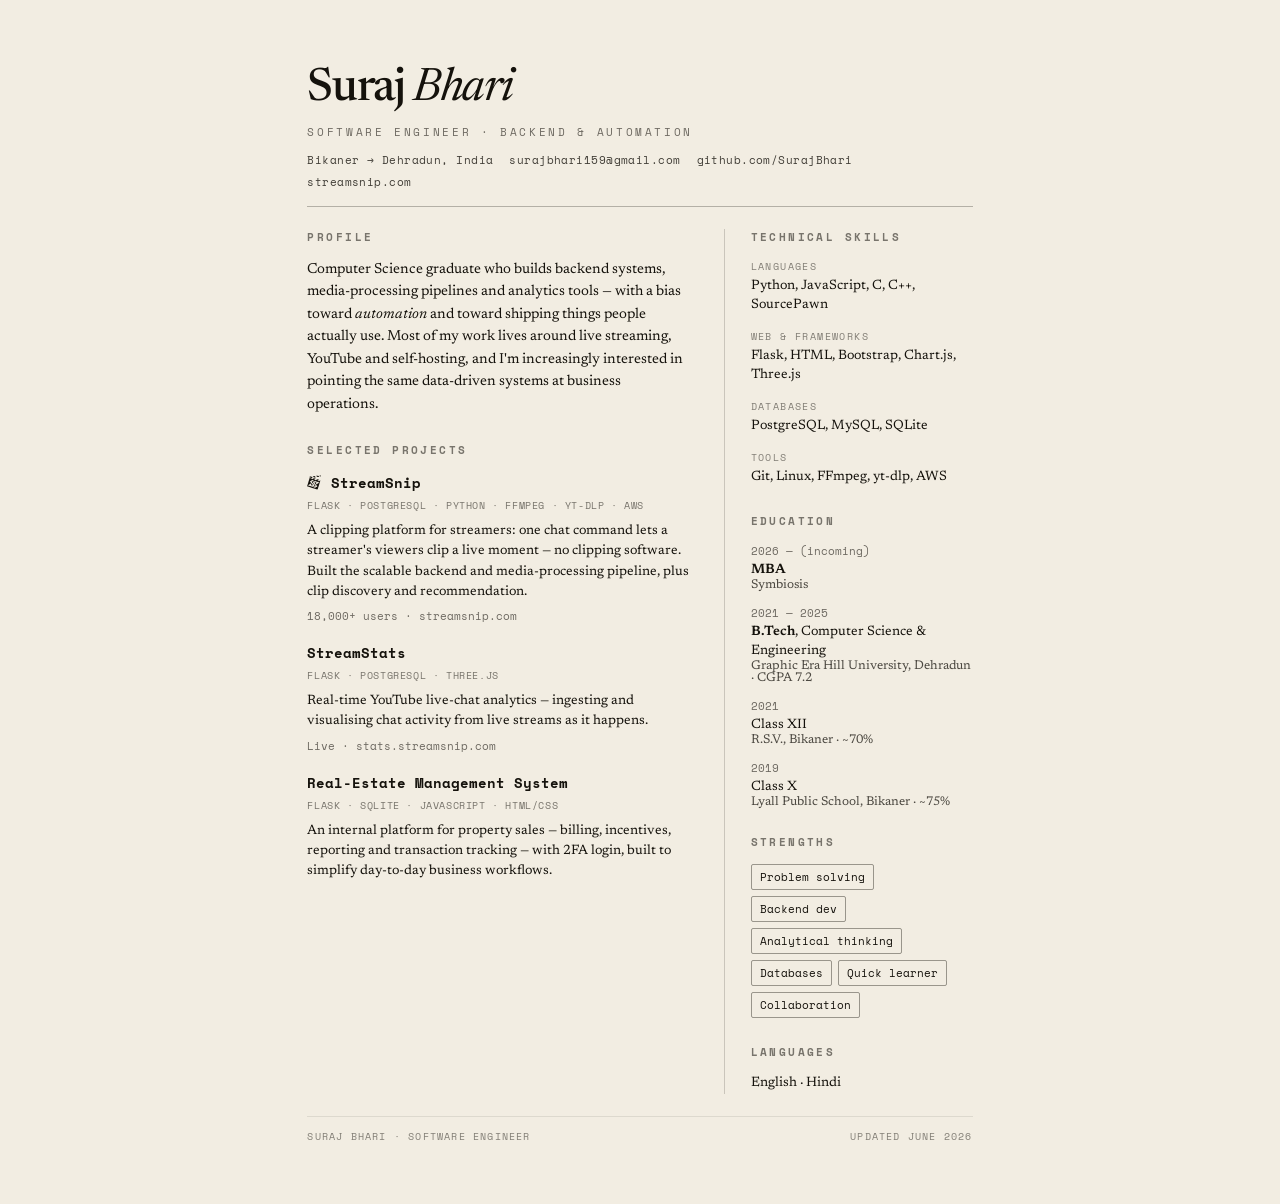
==== resume.html @ 8e6dfa37 "Replace site with horizontal side-scroller portfolio Previous version preserved on the 'old' branch." ====
<!DOCTYPE html>
<html lang="en">
<head>
<meta charset="utf-8">
<title>Suraj Bhari — Résumé</title>
<link rel="preconnect" href="https://fonts.googleapis.com">
<link rel="preconnect" href="https://fonts.gstatic.com" crossorigin>
<link href="https://fonts.googleapis.com/css2?family=Newsreader:ital,opsz,wght@0,6..72,400;0,6..72,500;0,6..72,600;1,6..72,400;1,6..72,500&family=Space+Mono:wght@400;700&display=swap" rel="stylesheet">
<style>
  @page { size: A4; margin: 0; }
  * { box-sizing: border-box; }
  html, body { margin: 0; padding: 0; }
  body {
    background: #F2EDE2;
    color: #15120C;
    font-family: 'Newsreader', Georgia, serif;
    -webkit-print-color-adjust: exact;
    print-color-adjust: exact;
  }
  .page { width: 210mm; min-height: 297mm; padding: 18mm 17mm 16mm; margin: 0 auto; }

  .mono { font-family: 'Space Mono', monospace; }

  /* header */
  header { border-bottom: 1px solid rgba(21,18,12,.28); padding-bottom: 16px; margin-bottom: 22px; }
  h1 { font-weight: 500; font-size: 46px; line-height: .95; letter-spacing: -0.03em; margin: 0; }
  h1 em { font-style: italic; font-weight: 400; }
  .role { font-family: 'Space Mono', monospace; font-size: 11px; letter-spacing: .24em; text-transform: uppercase; opacity: .6; margin-top: 12px; }
  .contact { font-family: 'Space Mono', monospace; font-size: 11px; letter-spacing: .04em; margin-top: 12px; display: flex; flex-wrap: wrap; gap: 6px 16px; }
  .contact span { opacity: .8; }

  /* layout */
  .body { display: grid; grid-template-columns: 1.55fr 1fr; gap: 30px; }
  .col-r { border-left: 1px solid rgba(21,18,12,.18); padding-left: 26px; }

  h2 { font-family: 'Space Mono', monospace; font-size: 11px; font-weight: 700; letter-spacing: .22em; text-transform: uppercase; opacity: .55; margin: 0 0 14px; }
  section { margin-bottom: 26px; }
  section:last-child { margin-bottom: 0; }

  p.profile { font-size: 14.5px; line-height: 1.55; margin: 0; }
  p.profile em { font-style: italic; }

  .proj { margin-bottom: 18px; }
  .proj:last-child { margin-bottom: 0; }
  .proj-head { display: flex; align-items: center; gap: 9px; }
  .proj-title { font-family: 'Space Mono', monospace; font-weight: 700; font-size: 14px; }
  .ss-logo { display: inline-block; width: 15px; height: 15px; flex: none; background-color: #15120C;
    -webkit-mask: url(assets/streamsnip-mark.svg) center/contain no-repeat;
    mask: url(assets/streamsnip-mark.svg) center/contain no-repeat; }
  .stack { font-family: 'Space Mono', monospace; font-size: 10px; letter-spacing: .06em; opacity: .55; margin: 5px 0 8px; }
  .proj p { font-size: 13.5px; line-height: 1.5; margin: 0; }
  .proj .meta { font-family: 'Space Mono', monospace; font-size: 10.5px; opacity: .6; margin-top: 6px; }

  .skill-group { margin-bottom: 13px; }
  .skill-label { font-family: 'Space Mono', monospace; font-size: 10px; letter-spacing: .14em; text-transform: uppercase; opacity: .5; margin-bottom: 3px; }
  .skill-val { font-size: 13.5px; line-height: 1.45; }

  .edu { margin-bottom: 14px; }
  .edu .yr { font-family: 'Space Mono', monospace; font-size: 10.5px; opacity: .6; }
  .edu .deg { font-size: 13.5px; line-height: 1.35; margin-top: 2px; }
  .edu .deg strong { font-weight: 600; }
  .edu .where { font-size: 12.5px; opacity: .75; }

  .tags { display: flex; flex-wrap: wrap; gap: 6px; }
  .tag { font-family: 'Space Mono', monospace; font-size: 10.5px; border: 1px solid rgba(21,18,12,.4); border-radius: 2px; padding: 4px 8px; }

  .foot { margin-top: 22px; padding-top: 12px; border-top: 1px solid rgba(21,18,12,.18); font-family: 'Space Mono', monospace; font-size: 10px; letter-spacing: .12em; opacity: .5; display: flex; justify-content: space-between; }
</style>
</head>
<body>
<div class="page">

  <header>
    <h1>Suraj <em>Bhari</em></h1>
    <div class="role">Software Engineer · Backend &amp; Automation</div>
    <div class="contact">
      <span>Bikaner → Dehradun, India</span>
      <span>surajbhari159@gmail.com</span>
      <span>github.com/SurajBhari</span>
      <span>streamsnip.com</span>
    </div>
  </header>

  <div class="body">

    <div class="col-l">
      <section>
        <h2>Profile</h2>
        <p class="profile">Computer Science graduate who builds backend systems, media-processing pipelines and analytics tools — with a bias toward <em>automation</em> and toward shipping things people actually use. Most of my work lives around live streaming, YouTube and self-hosting, and I'm increasingly interested in pointing the same data-driven systems at business operations.</p>
      </section>

      <section>
        <h2>Selected Projects</h2>

        <div class="proj">
          <div class="proj-head"><span class="ss-logo"></span><span class="proj-title">StreamSnip</span></div>
          <div class="stack">FLASK · POSTGRESQL · PYTHON · FFMPEG · YT-DLP · AWS</div>
          <p>A clipping platform for streamers: one chat command lets a streamer's viewers clip a live moment — no clipping software. Built the scalable backend and media-processing pipeline, plus clip discovery and recommendation.</p>
          <div class="meta">18,000+ users · streamsnip.com</div>
        </div>

        <div class="proj">
          <div class="proj-head"><span class="proj-title">StreamStats</span></div>
          <div class="stack">FLASK · POSTGRESQL · THREE.JS</div>
          <p>Real-time YouTube live-chat analytics — ingesting and visualising chat activity from live streams as it happens.</p>
          <div class="meta">Live · stats.streamsnip.com</div>
        </div>

        <div class="proj">
          <div class="proj-head"><span class="proj-title">Real-Estate Management System</span></div>
          <div class="stack">FLASK · SQLITE · JAVASCRIPT · HTML/CSS</div>
          <p>An internal platform for property sales — billing, incentives, reporting and transaction tracking — with 2FA login, built to simplify day-to-day business workflows.</p>
        </div>
      </section>
    </div>

    <div class="col-r">
      <section>
        <h2>Technical Skills</h2>
        <div class="skill-group"><div class="skill-label">Languages</div><div class="skill-val">Python, JavaScript, C, C++, SourcePawn</div></div>
        <div class="skill-group"><div class="skill-label">Web &amp; Frameworks</div><div class="skill-val">Flask, HTML, Bootstrap, Chart.js, Three.js</div></div>
        <div class="skill-group"><div class="skill-label">Databases</div><div class="skill-val">PostgreSQL, MySQL, SQLite</div></div>
        <div class="skill-group"><div class="skill-label">Tools</div><div class="skill-val">Git, Linux, FFmpeg, yt-dlp, AWS</div></div>
      </section>

      <section>
        <h2>Education</h2>
        <div class="edu">
          <div class="yr">2026 — (incoming)</div>
          <div class="deg"><strong>MBA</strong></div>
          <div class="where">Symbiosis</div>
        </div>
        <div class="edu">
          <div class="yr">2021 — 2025</div>
          <div class="deg"><strong>B.Tech</strong>, Computer Science &amp; Engineering</div>
          <div class="where">Graphic Era Hill University, Dehradun · CGPA 7.2</div>
        </div>
        <div class="edu">
          <div class="yr">2021</div>
          <div class="deg">Class XII</div>
          <div class="where">R.S.V., Bikaner · ~70%</div>
        </div>
        <div class="edu">
          <div class="yr">2019</div>
          <div class="deg">Class X</div>
          <div class="where">Lyall Public School, Bikaner · ~75%</div>
        </div>
      </section>

      <section>
        <h2>Strengths</h2>
        <div class="tags">
          <span class="tag">Problem solving</span>
          <span class="tag">Backend dev</span>
          <span class="tag">Analytical thinking</span>
          <span class="tag">Databases</span>
          <span class="tag">Quick learner</span>
          <span class="tag">Collaboration</span>
        </div>
      </section>

      <section>
        <h2>Languages</h2>
        <div class="skill-val">English · Hindi</div>
      </section>
    </div>

  </div>

  <div class="foot">
    <span>SURAJ BHARI · SOFTWARE ENGINEER</span>
    <span>UPDATED JUNE 2026</span>
  </div>

</div>
</body>
</html>
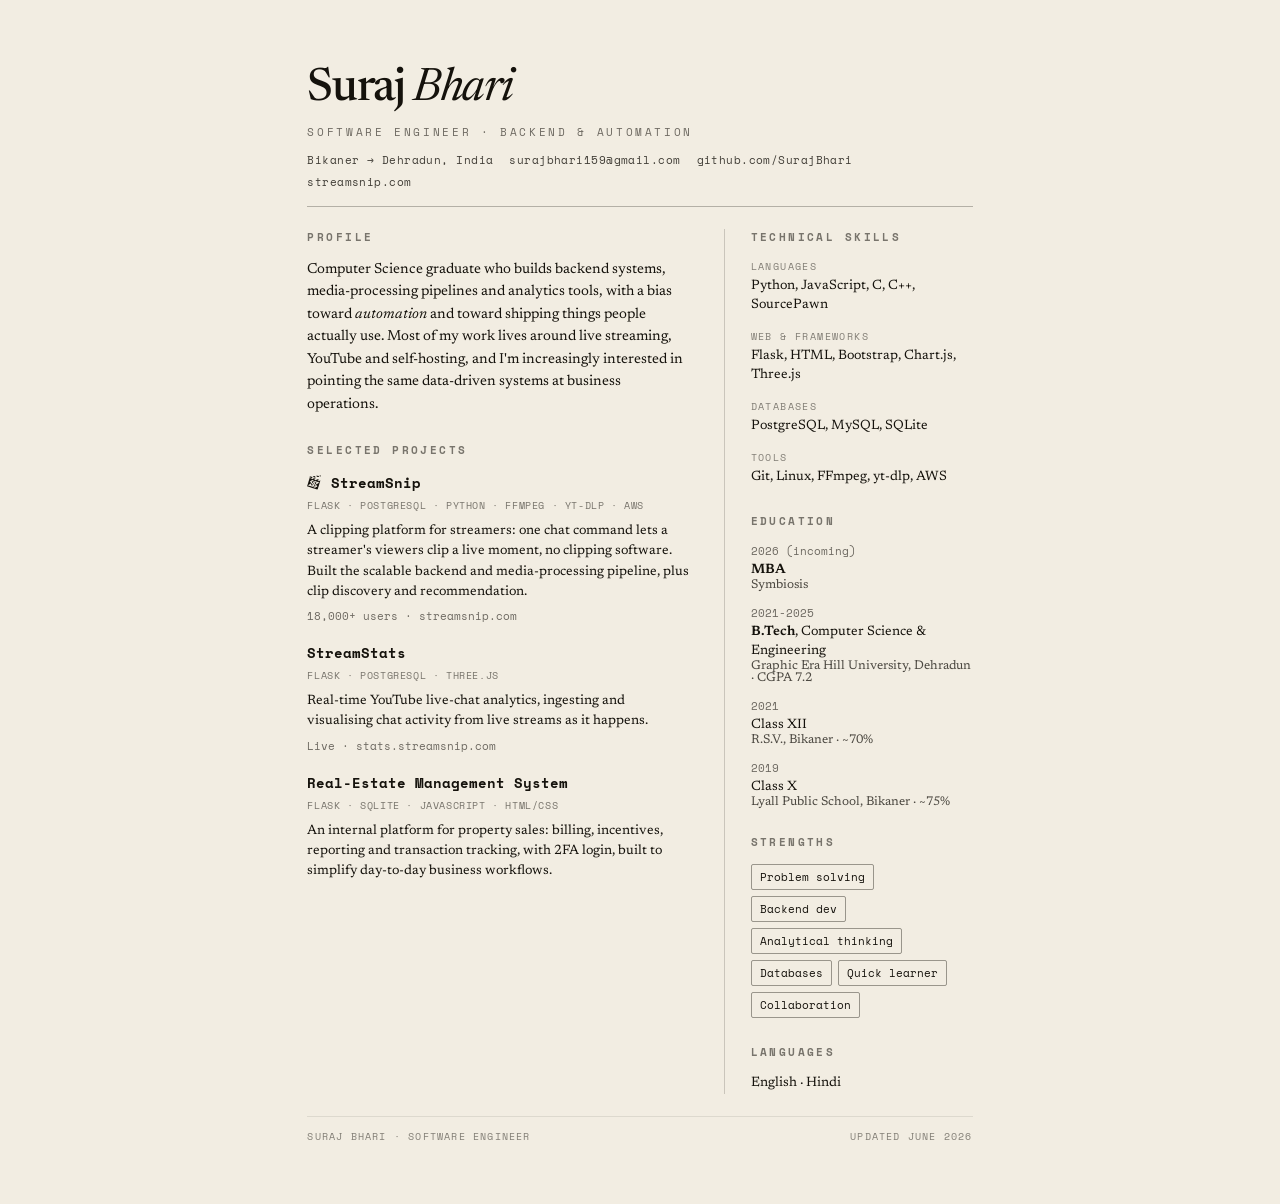
==== commit 8eafba77: "Polish: smooth blur-to-focus reveal, suffix word-cycler, SB favicon, demo warm-up, resume link fixes" ====
--- a/resume.html
+++ b/resume.html
@@ -2,7 +2,7 @@
 <html lang="en">
 <head>
 <meta charset="utf-8">
-<title>Suraj Bhari — Résumé</title>
+<title>Suraj Bhari · Résumé</title>
 <link rel="preconnect" href="https://fonts.googleapis.com">
 <link rel="preconnect" href="https://fonts.gstatic.com" crossorigin>
 <link href="https://fonts.googleapis.com/css2?family=Newsreader:ital,opsz,wght@0,6..72,400;0,6..72,500;0,6..72,600;1,6..72,400;1,6..72,500&family=Space+Mono:wght@400;700&display=swap" rel="stylesheet">
@@ -75,9 +75,9 @@
     <div class="role">Software Engineer · Backend &amp; Automation</div>
     <div class="contact">
       <span>Bikaner → Dehradun, India</span>
-      <span>surajbhari159@gmail.com</span>
-      <span>github.com/SurajBhari</span>
-      <span>streamsnip.com</span>
+      <span><a href="mailto:surajbhari159@gmail.com" style="color:inherit;text-decoration:none;">surajbhari159@gmail.com</a></span>
+      <span><a href="https://github.com/SurajBhari" style="color:inherit;text-decoration:none;">github.com/SurajBhari</a></span>
+      <span><a href="https://streamsnip.com" style="color:inherit;text-decoration:none;">streamsnip.com</a></span>
     </div>
   </header>
 
@@ -86,7 +86,7 @@
     <div class="col-l">
       <section>
         <h2>Profile</h2>
-        <p class="profile">Computer Science graduate who builds backend systems, media-processing pipelines and analytics tools — with a bias toward <em>automation</em> and toward shipping things people actually use. Most of my work lives around live streaming, YouTube and self-hosting, and I'm increasingly interested in pointing the same data-driven systems at business operations.</p>
+        <p class="profile">Computer Science graduate who builds backend systems, media-processing pipelines and analytics tools, with a bias toward <em>automation</em> and toward shipping things people actually use. Most of my work lives around live streaming, YouTube and self-hosting, and I'm increasingly interested in pointing the same data-driven systems at business operations.</p>
       </section>
 
       <section>
@@ -95,21 +95,21 @@
         <div class="proj">
           <div class="proj-head"><span class="ss-logo"></span><span class="proj-title">StreamSnip</span></div>
           <div class="stack">FLASK · POSTGRESQL · PYTHON · FFMPEG · YT-DLP · AWS</div>
-          <p>A clipping platform for streamers: one chat command lets a streamer's viewers clip a live moment — no clipping software. Built the scalable backend and media-processing pipeline, plus clip discovery and recommendation.</p>
-          <div class="meta">18,000+ users · streamsnip.com</div>
+          <p>A clipping platform for streamers: one chat command lets a streamer's viewers clip a live moment, no clipping software. Built the scalable backend and media-processing pipeline, plus clip discovery and recommendation.</p>
+          <div class="meta">18,000+ users · <a href="https://streamsnip.com" style="color:inherit;text-decoration:none;">streamsnip.com</a></div>
         </div>
 
         <div class="proj">
           <div class="proj-head"><span class="proj-title">StreamStats</span></div>
           <div class="stack">FLASK · POSTGRESQL · THREE.JS</div>
-          <p>Real-time YouTube live-chat analytics — ingesting and visualising chat activity from live streams as it happens.</p>
-          <div class="meta">Live · stats.streamsnip.com</div>
+          <p>Real-time YouTube live-chat analytics, ingesting and visualising chat activity from live streams as it happens.</p>
+          <div class="meta">Live · <a href="https://stats.streamsnip.com" style="color:inherit;text-decoration:none;">stats.streamsnip.com</a></div>
         </div>
 
         <div class="proj">
           <div class="proj-head"><span class="proj-title">Real-Estate Management System</span></div>
           <div class="stack">FLASK · SQLITE · JAVASCRIPT · HTML/CSS</div>
-          <p>An internal platform for property sales — billing, incentives, reporting and transaction tracking — with 2FA login, built to simplify day-to-day business workflows.</p>
+          <p>An internal platform for property sales: billing, incentives, reporting and transaction tracking, with 2FA login, built to simplify day-to-day business workflows.</p>
         </div>
       </section>
     </div>
@@ -126,12 +126,12 @@
       <section>
         <h2>Education</h2>
         <div class="edu">
-          <div class="yr">2026 — (incoming)</div>
+          <div class="yr">2026 (incoming)</div>
           <div class="deg"><strong>MBA</strong></div>
           <div class="where">Symbiosis</div>
         </div>
         <div class="edu">
-          <div class="yr">2021 — 2025</div>
+          <div class="yr">2021-2025</div>
           <div class="deg"><strong>B.Tech</strong>, Computer Science &amp; Engineering</div>
           <div class="where">Graphic Era Hill University, Dehradun · CGPA 7.2</div>
         </div>
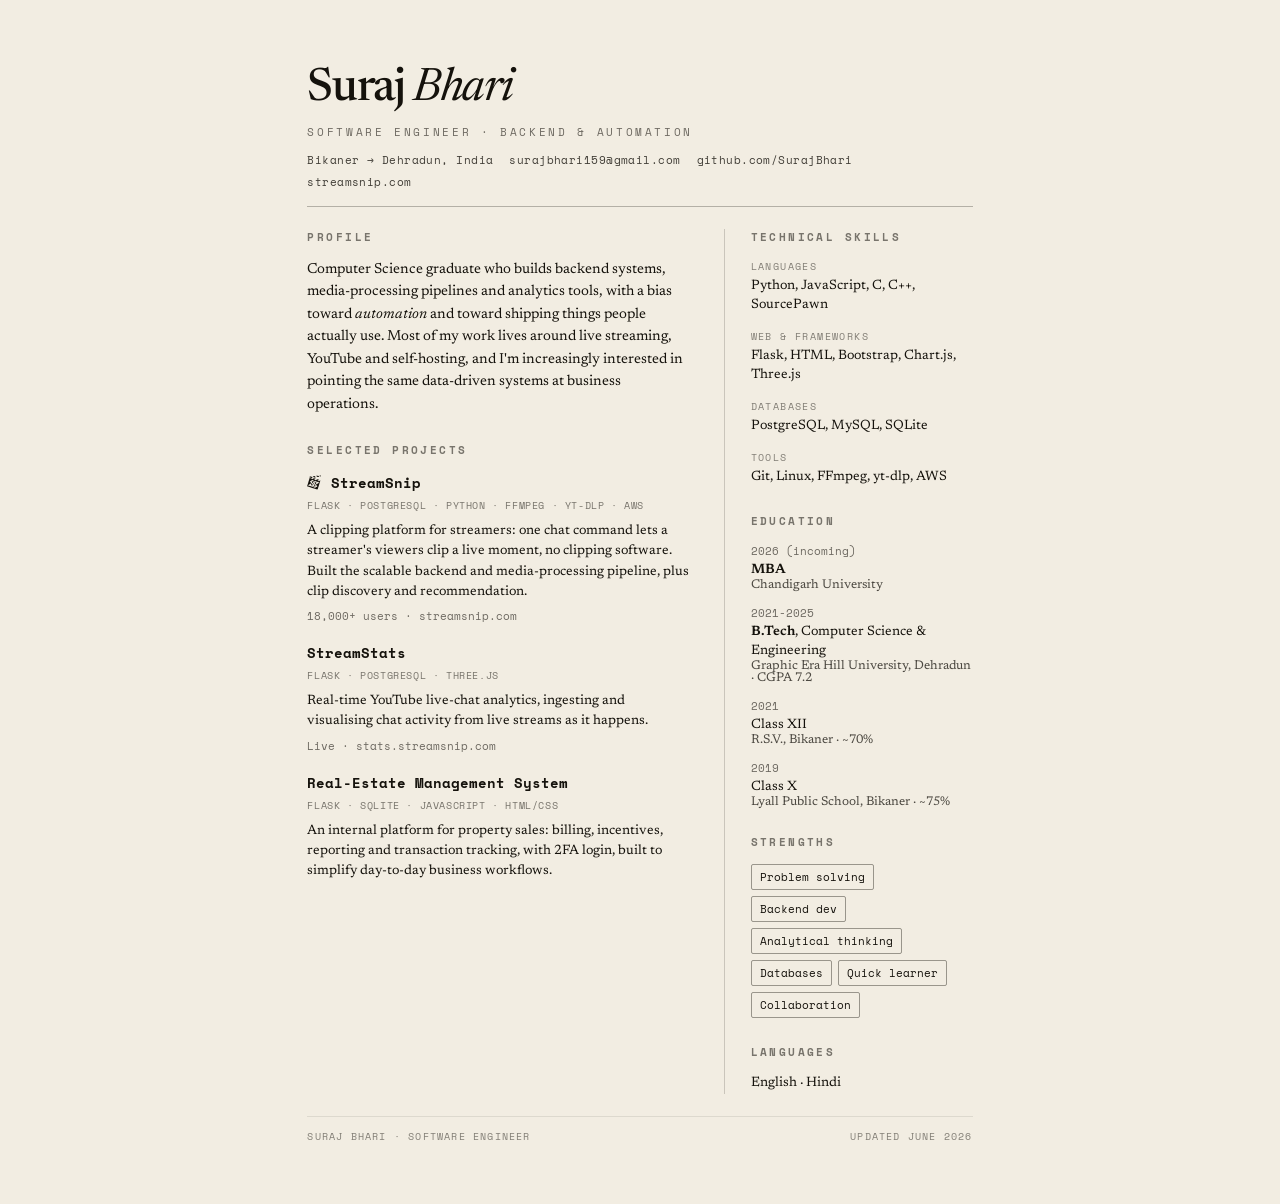
==== commit 8c8d68f9: "Update MBA university from Symbiosis to Chandigarh University Claude-Session: https://claude.ai/code" ====
--- a/resume.html
+++ b/resume.html
@@ -128,7 +128,7 @@
         <div class="edu">
           <div class="yr">2026 (incoming)</div>
           <div class="deg"><strong>MBA</strong></div>
-          <div class="where">Symbiosis</div>
+          <div class="where">Chandigarh University</div>
         </div>
         <div class="edu">
           <div class="yr">2021-2025</div>
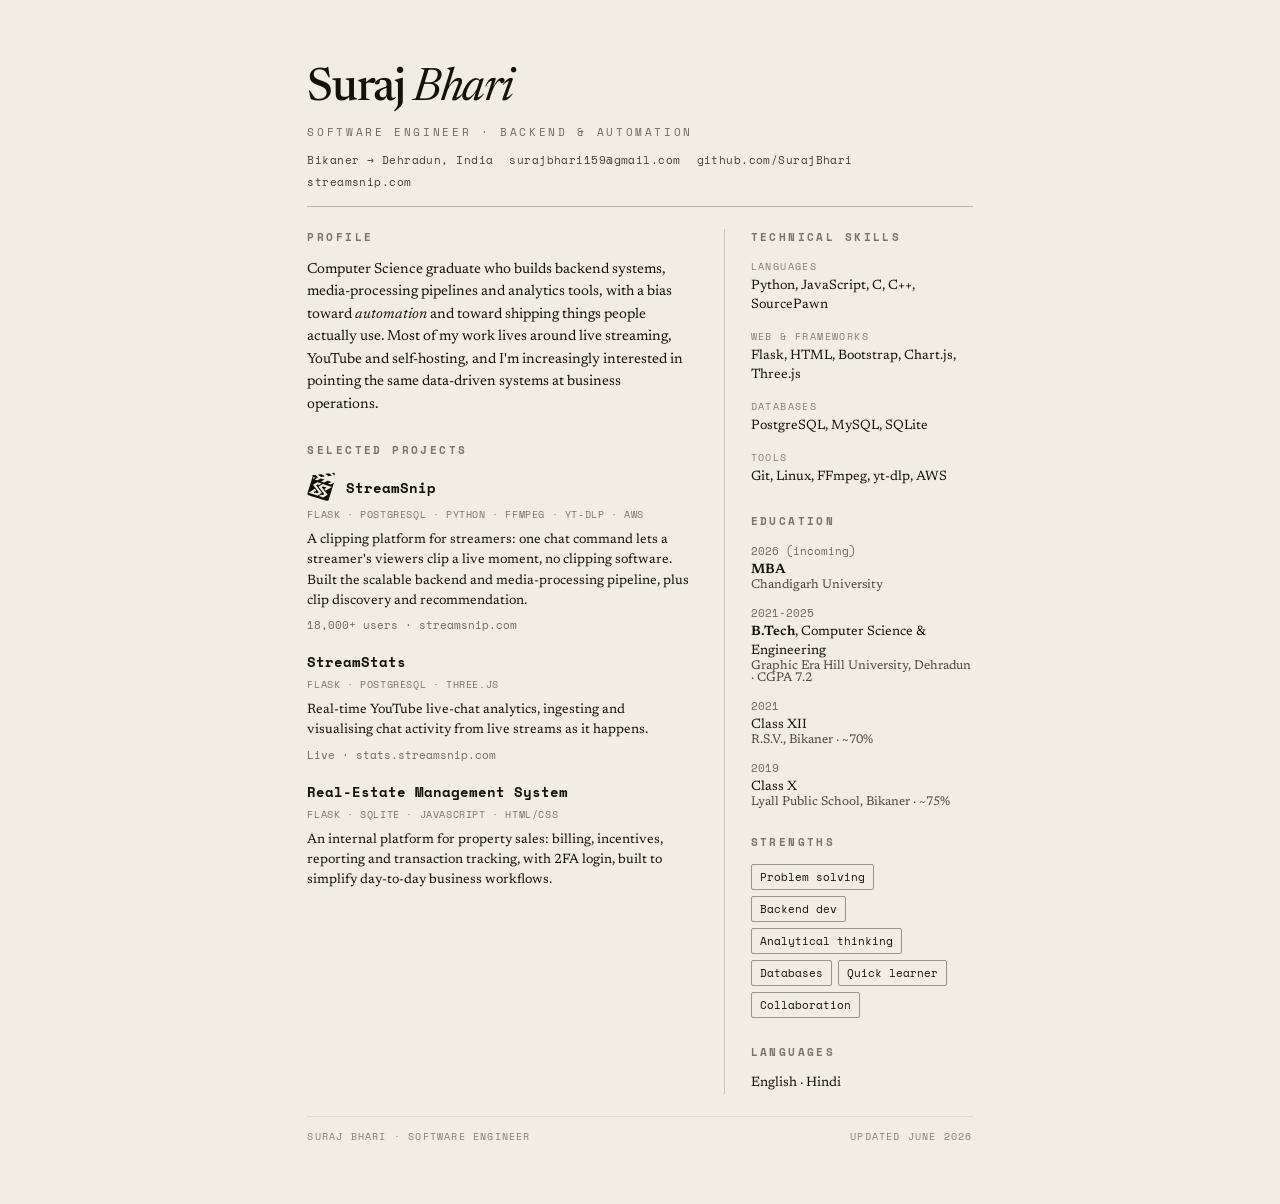
==== commit e3bbae0e: "Fix StreamSnip logo mark rendering illegibly at small sizes The clapperboard+SS mark has fine detail" ====
--- a/resume.html
+++ b/resume.html
@@ -44,7 +44,7 @@
   .proj:last-child { margin-bottom: 0; }
   .proj-head { display: flex; align-items: center; gap: 9px; }
   .proj-title { font-family: 'Space Mono', monospace; font-weight: 700; font-size: 14px; }
-  .ss-logo { display: inline-block; width: 15px; height: 15px; flex: none; background-color: #15120C;
+  .ss-logo { display: inline-block; width: 30px; height: 30px; flex: none; background-color: #15120C;
     -webkit-mask: url(assets/streamsnip-mark.svg) center/contain no-repeat;
     mask: url(assets/streamsnip-mark.svg) center/contain no-repeat; }
   .stack { font-family: 'Space Mono', monospace; font-size: 10px; letter-spacing: .06em; opacity: .55; margin: 5px 0 8px; }
